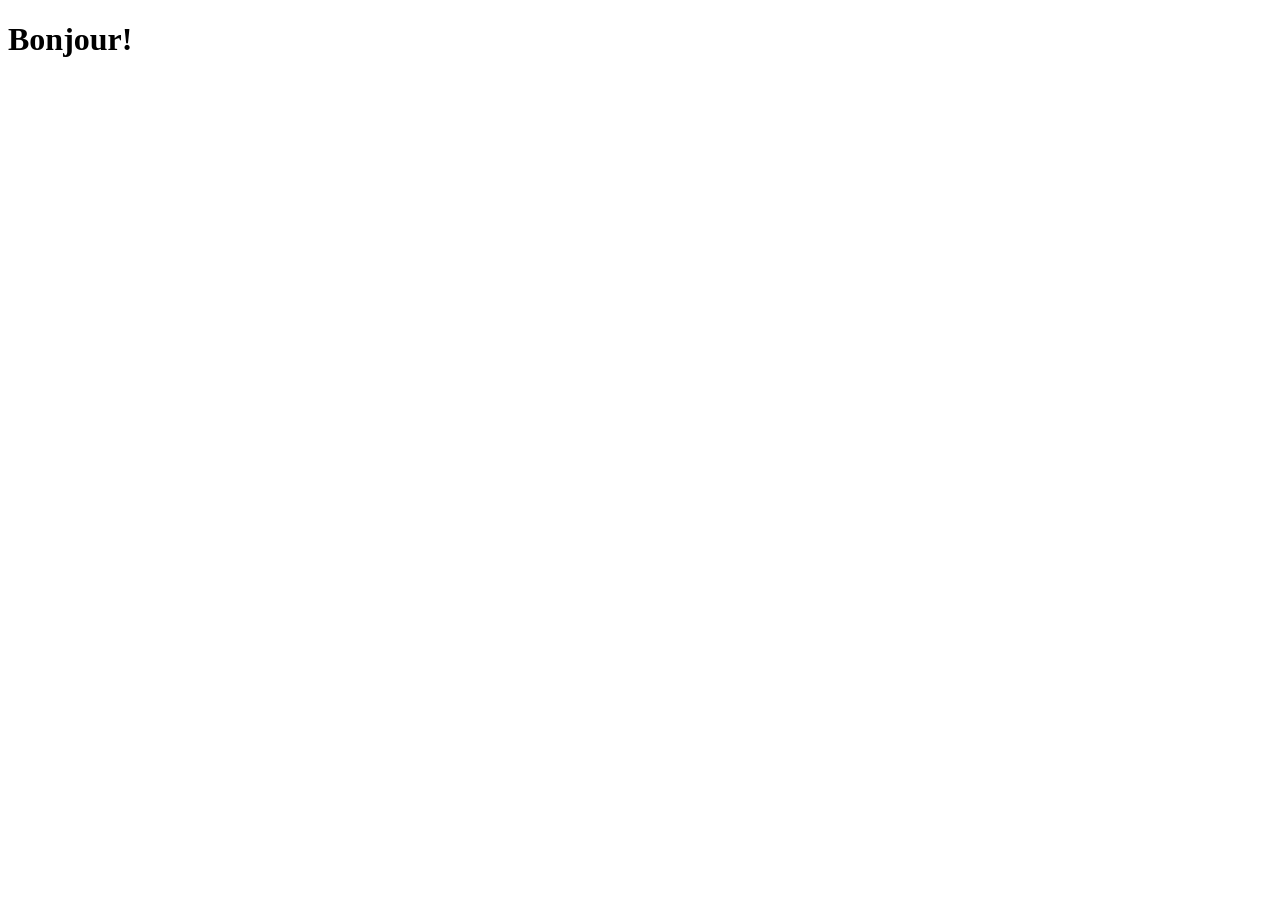
==== index.html @ bc1d0bd9 "bonjour!" ====
<!DOCTYPE html>
<html lang="en">
<head>
	<meta charset="UTF-8">
	<meta name="viewport" content="width=device-width, initial-scale=1.0">
	<title>Every layout</title>
</head>
<body>
	<h1>Bonjour!</h1>
</body>
</html>
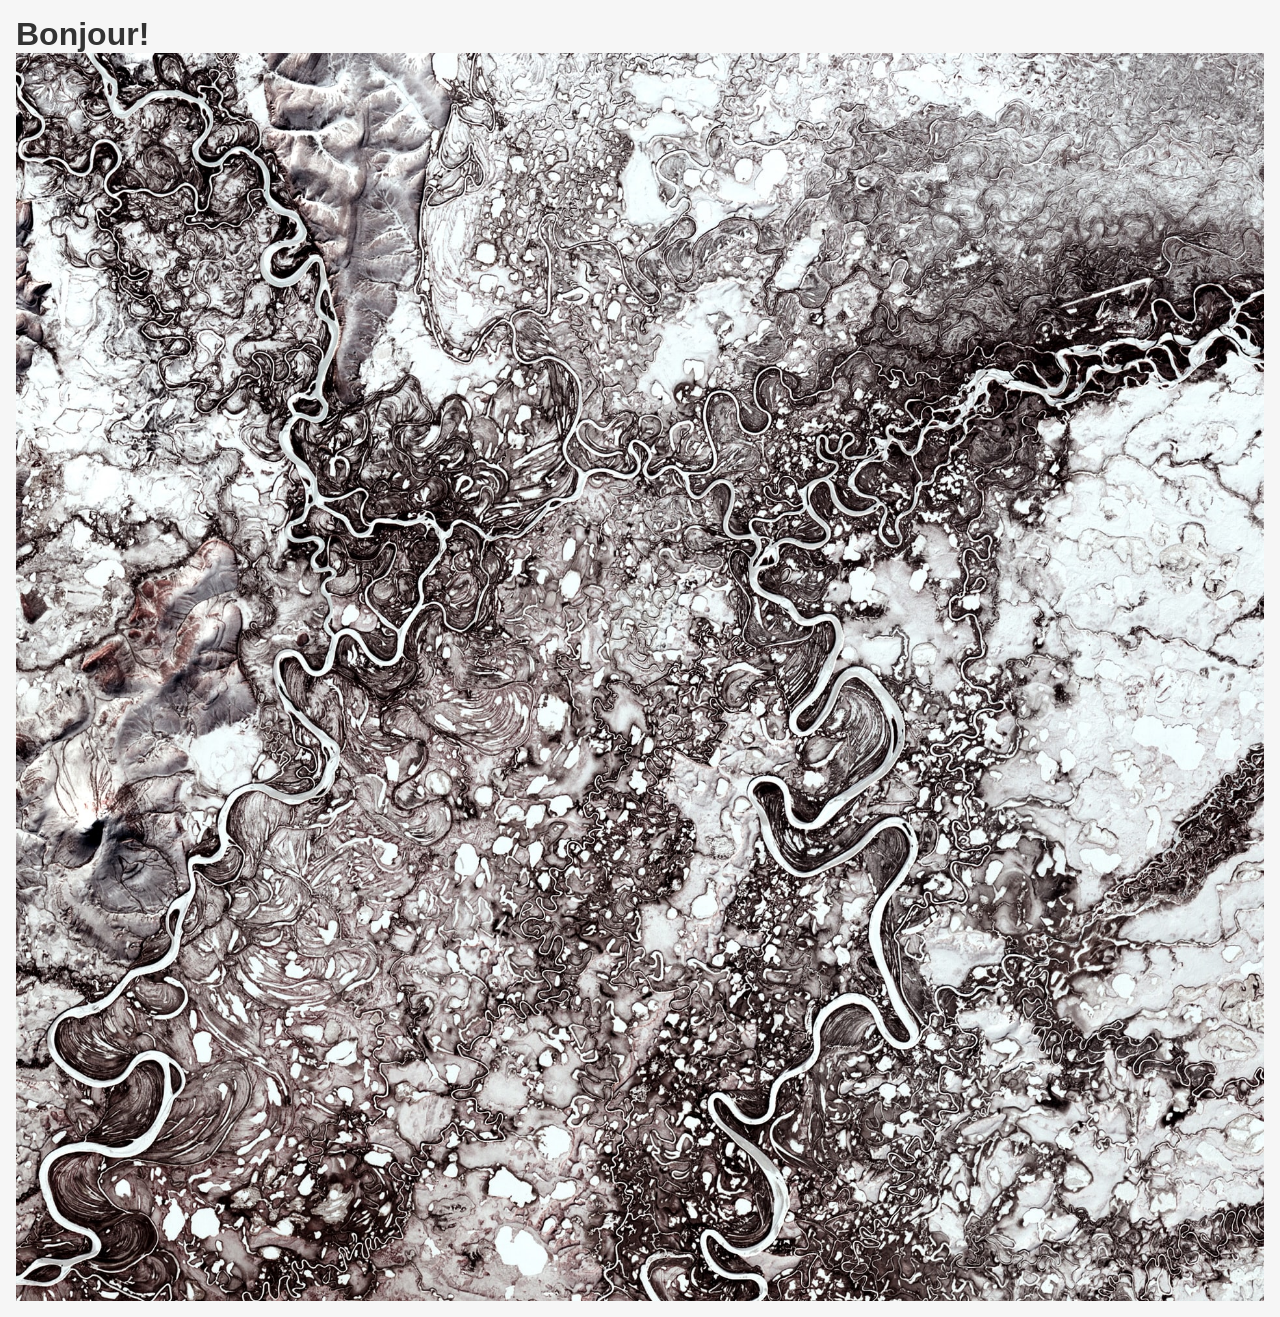
==== commit ab5f7cd9: "plein de bordel!" ====
--- a/index.html
+++ b/index.html
@@ -4,8 +4,10 @@
 	<meta charset="UTF-8">
 	<meta name="viewport" content="width=device-width, initial-scale=1.0">
 	<title>Every layout</title>
+	<link rel="stylesheet" href="rsrc/style.css">
 </head>
 <body>
 	<h1>Bonjour!</h1>
+	<img src="rsrc/img1.jpg" alt="">
 </body>
 </html>
--- a/rsrc/style.css
+++ b/rsrc/style.css
@@ -0,0 +1,45 @@
+/*	-	-	-	-	-	-	-	-	-	-	*/
+/* Style visuel global pour le projet */
+
+
+/* Import */
+@import url('https://rsms.me/inter/inter.css');
+
+
+
+
+/* Reset */
+* { box-sizing: border-box; margin:0; }
+img { max-width: 100%; display: block; object-fit: cover; }
+
+
+
+
+/* Typo */
+
+body { font-family: InterVariable, sans-serif; }
+
+h3{
+	font-size: 2rem;
+	line-height: 100%;
+	font-weight: 200;
+}
+
+
+
+
+/* Couleur */
+
+html {
+	color: #333;
+	background-color: #F6F6F6;
+}
+
+
+
+
+/* Géometrie & Mise en page */
+
+body{
+	padding: 1rem;
+}
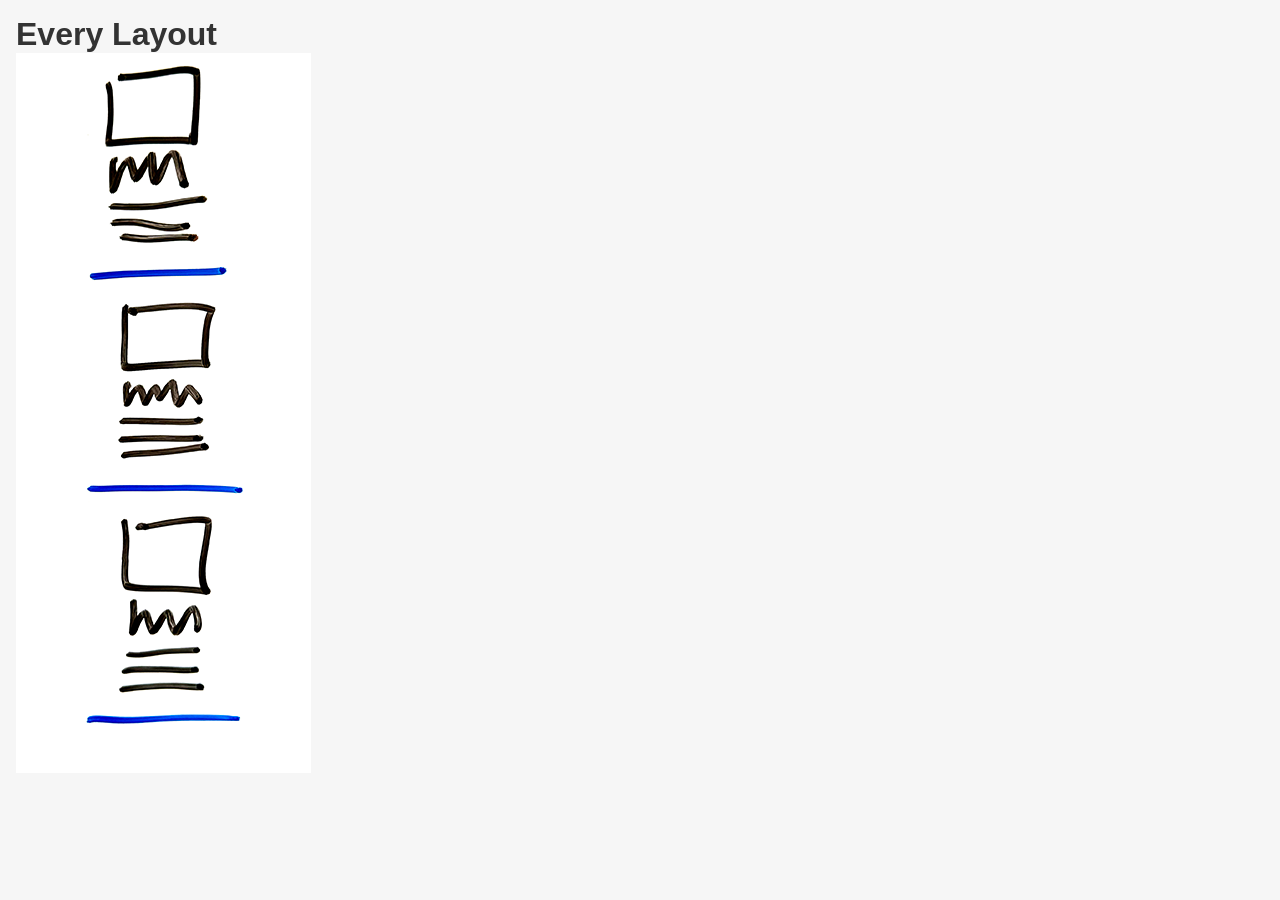
==== commit b919f061: "vignette et page d'acceuil" ====
--- a/index.html
+++ b/index.html
@@ -7,7 +7,11 @@
 	<link rel="stylesheet" href="rsrc/style.css">
 </head>
 <body>
-	<h1>Bonjour!</h1>
-	<img src="rsrc/img1.jpg" alt="">
+	<h1>Every Layout</h1>
+	
+	<a href="layout-01-simple.html">
+		<img src="vignettes/layout-01-simple.png" alt="">
+	</a>
+
 </body>
 </html>
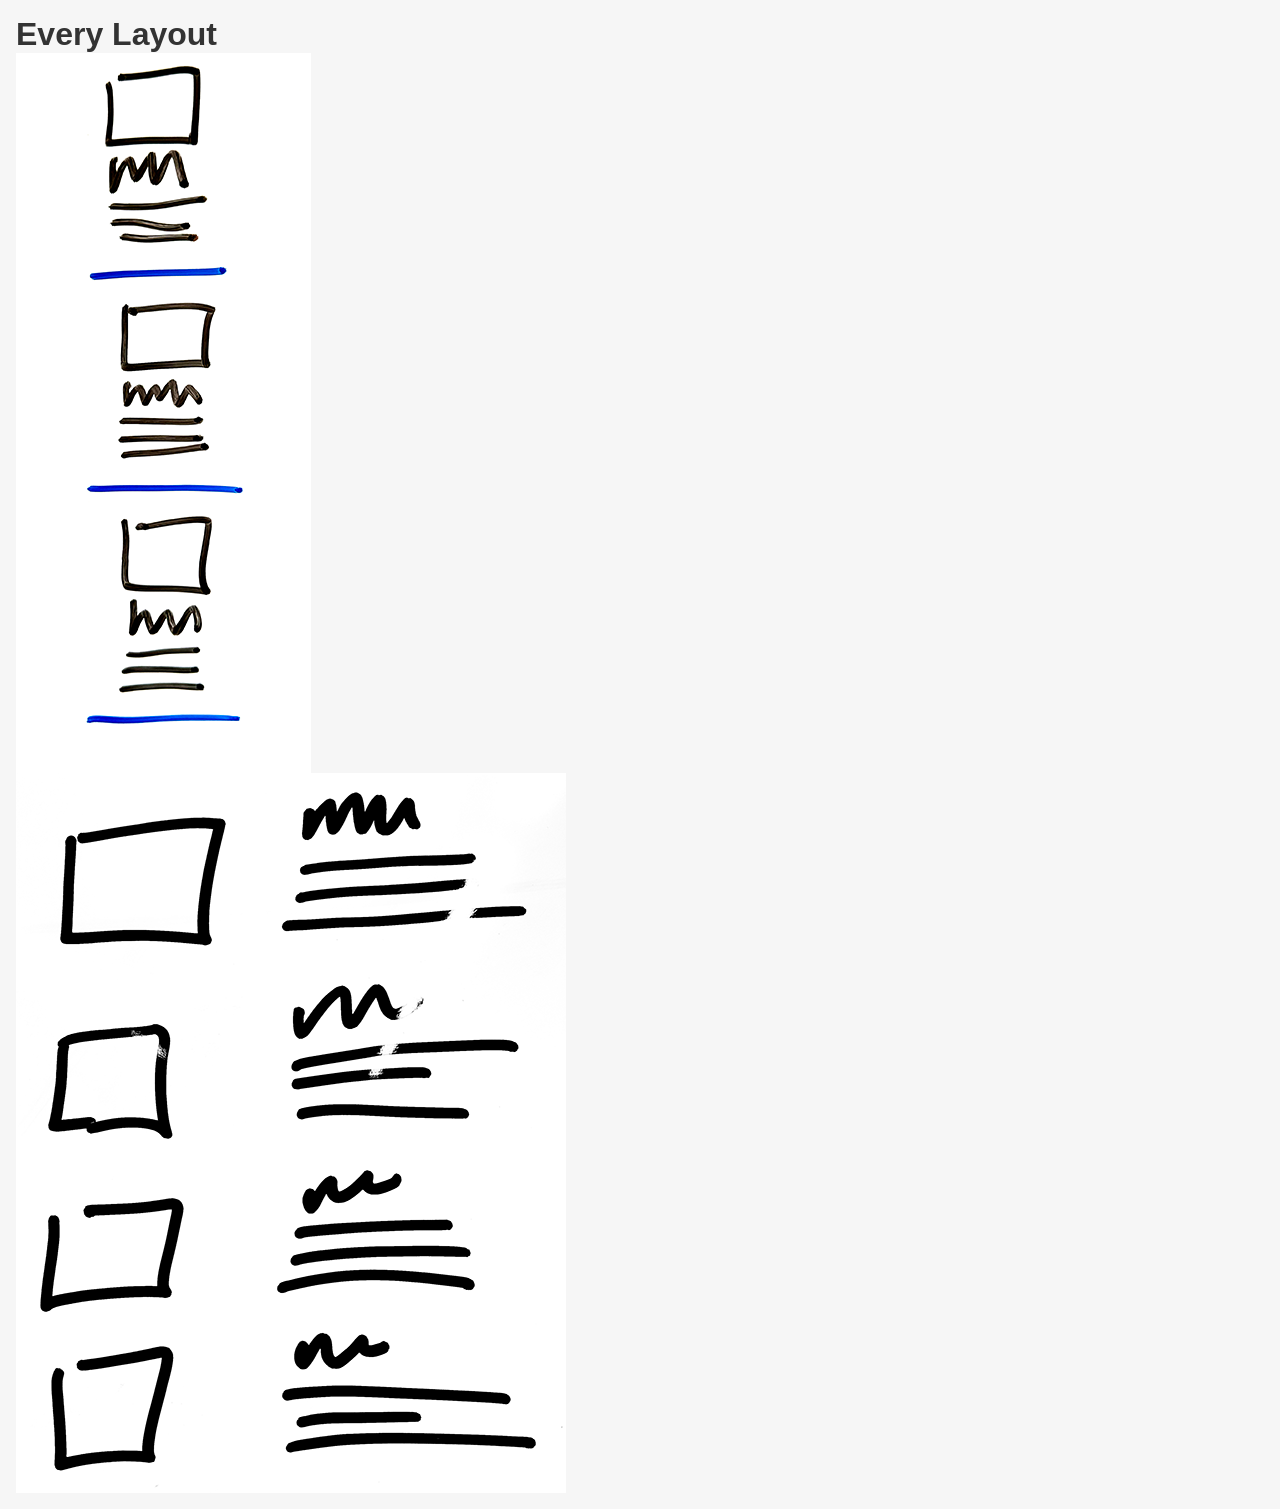
==== commit d8d64fe8: "2e mise en page!" ====
--- a/index.html
+++ b/index.html
@@ -13,5 +13,9 @@
 		<img src="vignettes/layout-01-simple.png" alt="">
 	</a>
 
+	<a href="layout-02-colonnes.html">
+		<img src="vignettes/layout-02-colonnes.png" alt="">
+	</a>
+
 </body>
 </html>
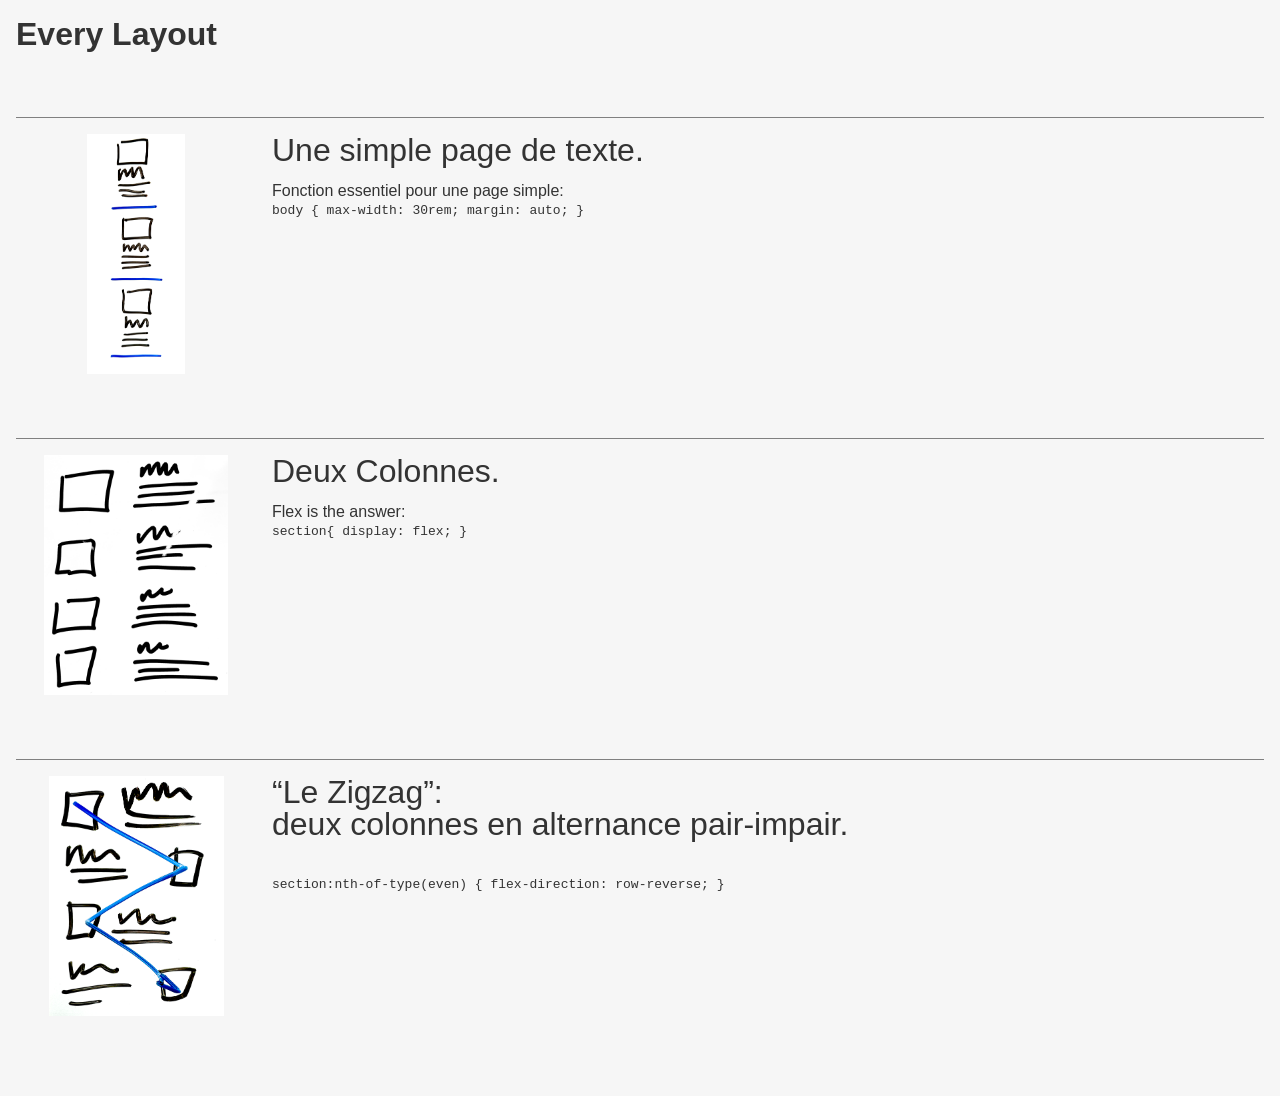
==== commit edc74060: "new homepage! yayyyaay!" ====
--- a/index.html
+++ b/index.html
@@ -5,17 +5,81 @@
 	<meta name="viewport" content="width=device-width, initial-scale=1.0">
 	<title>Every layout</title>
 	<link rel="stylesheet" href="rsrc/style.css">
+
+	<style>
+		section {
+			display: flex;
+			align-items: flex-start;
+			gap: 1rem;
+			margin: 4rem 0;
+			border-top: 1px solid grey;
+			padding-top: 1rem;
+		}
+
+		p { max-width: 60ch; }
+		h3 { margin-bottom: 1rem; }
+
+		.vignette{
+			/* width: 15em; */
+			/* parce que on utilsie un system flex, le largeur ne marche pas, on regle avec flex… */
+			flex: 0 0 15rem;
+			aspect-ratio: 1/1;
+		}
+		.vignette img{
+			width: 100%;
+			height: 100%;
+			object-fit: contain;
+		}
+	</style>
+
 </head>
 <body>
 	<h1>Every Layout</h1>
 	
-	<a href="layout-01-simple.html">
-		<img src="vignettes/layout-01-simple.png" alt="">
-	</a>
 
-	<a href="layout-02-colonnes.html">
-		<img src="vignettes/layout-02-colonnes.png" alt="">
-	</a>
+	<section>
+		<div class="vignette">
+			<a href="layout-01-simple.html">
+				<img src="vignettes/layout-01-simple.png" alt="">
+			</a>
+		</div>
+		<div class="decription">
+			<h3>Une simple page de texte.</h3>
+			<p>Fonction essentiel pour une page simple: 
+				<br><code> body { max-width: 30rem; margin: auto; } </code> 
+			</p>
+		</div>
+	</section>
+
+
+	<section>
+		<div class="vignette">
+			<a href="layout-02-colonnes.html">
+				<img src="vignettes/layout-02-colonnes.png" alt="">
+			</a>
+		</div>
+		<div class="decription">
+			<h3>Deux Colonnes.</h3>
+			<p>Flex is the answer: 
+				<br><code> section{ display: flex; } </code> 
+			</p>
+		</div>
+	</section>
+
+
+	<section>
+		<div class="vignette">
+			<a href="layout-03-zigzag.html">
+				<img src="vignettes/layout-03-zigzag.png" alt="">
+			</a>
+		</div>
+		<div class="decription">
+			<h3>“Le Zigzag”: <br>deux colonnes en alternance pair-impair.</h3>
+			<p>
+				<br><code> section:nth-of-type(even) { flex-direction: row-reverse; } </code> 
+			</p>
+		</div>
+	</section>
 
 </body>
 </html>
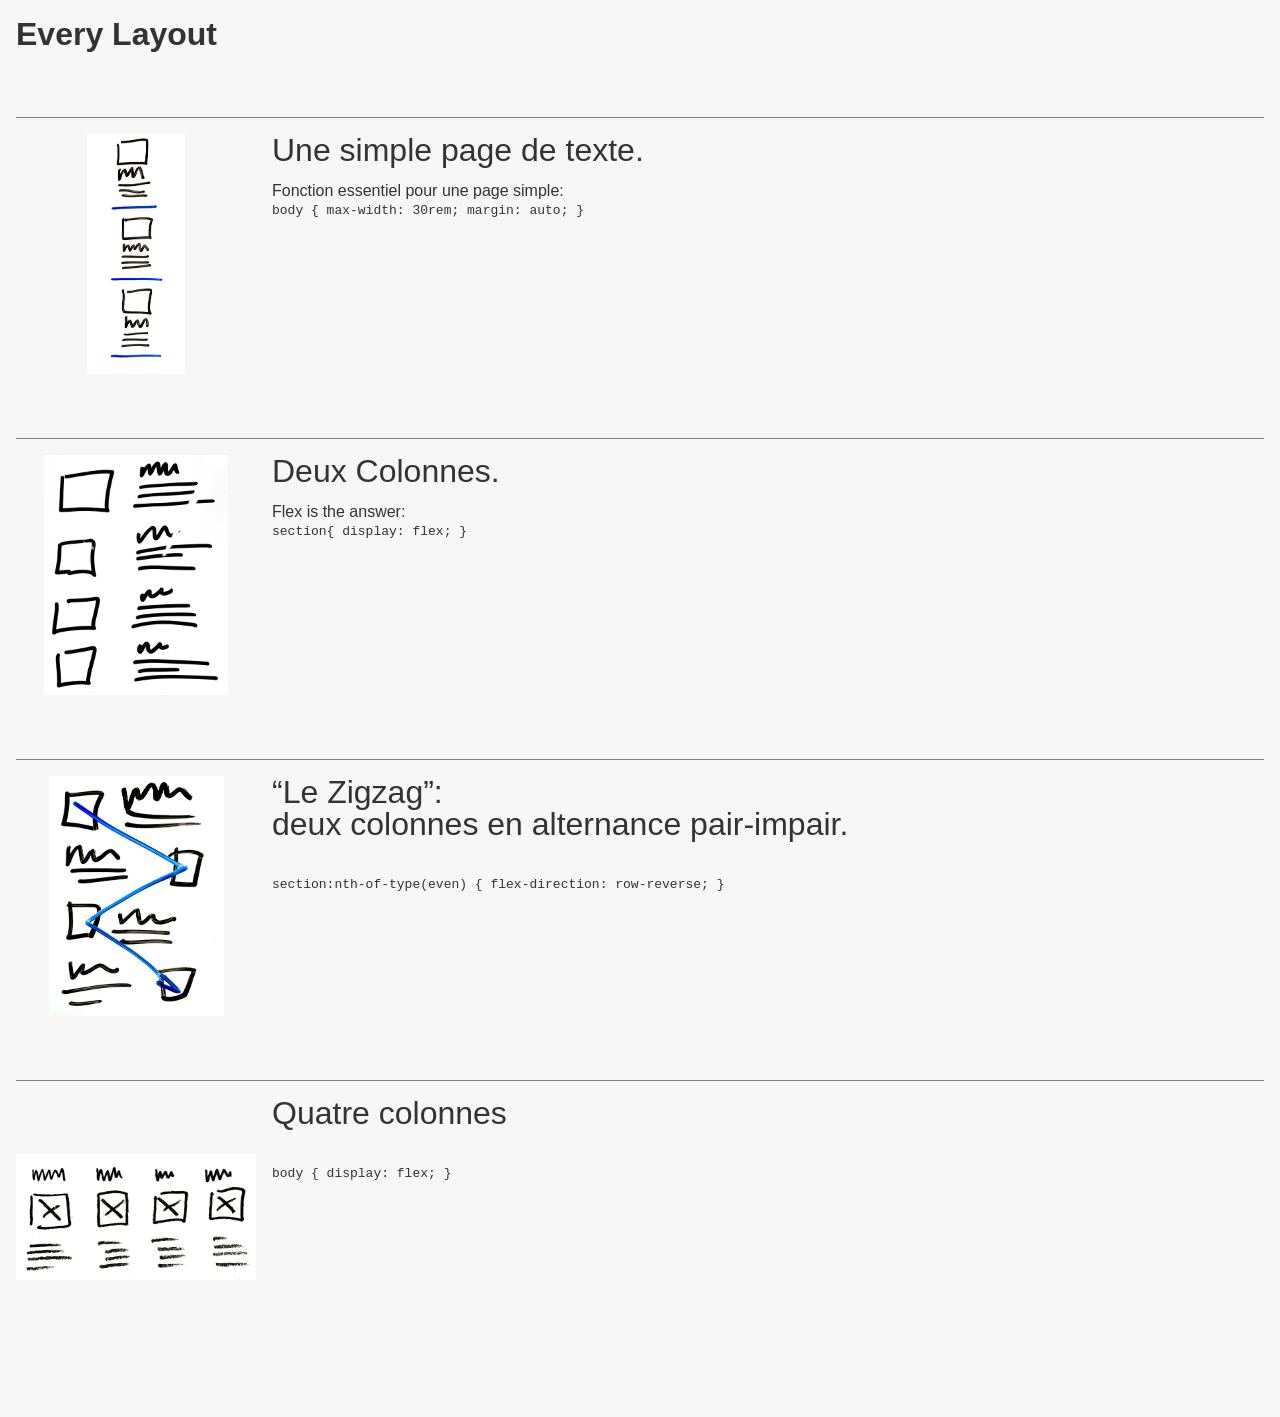
==== commit 0d2658a9: "layout 4" ====
--- a/index.html
+++ b/index.html
@@ -81,5 +81,20 @@
 		</div>
 	</section>
 
+	<section>
+		<div class="vignette">
+			<a href="layout-04-quatre.html">
+				<img src="vignettes/layout-04-quatre-colonnes.png" alt="">
+			</a>
+		</div>
+		<div class="decription">
+			<h3>Quatre colonnes</h3>
+			<p>
+				<br><code> body { display: flex; } </code> 
+			</p>
+		</div>
+	</section>
+
+
 </body>
 </html>
--- a/rsrc/style.css
+++ b/rsrc/style.css
@@ -42,4 +42,35 @@
 
 body{
 	padding: 1rem;
+}
+
+
+
+/* Navigation */
+#siteNav{
+	position: fixed;
+	top:0;
+	right:0;
+	background: blue;
+	color: #FFF;
+	padding: 1rem;
+	display: flex;
+	gap: 1rem;
+}
+#siteNav a {
+	color: inherit;
+	text-decoration: none;
+}
+
+#siteNav a:first-child:before {
+	content: "← ";
+}
+
+#siteNav a:last-child:after{
+	content: " →";
+}
+
+#siteNav a:hover{
+	text-decoration: underline;
+	text-shadow: 0 0 0.5em #FFF;
 }
